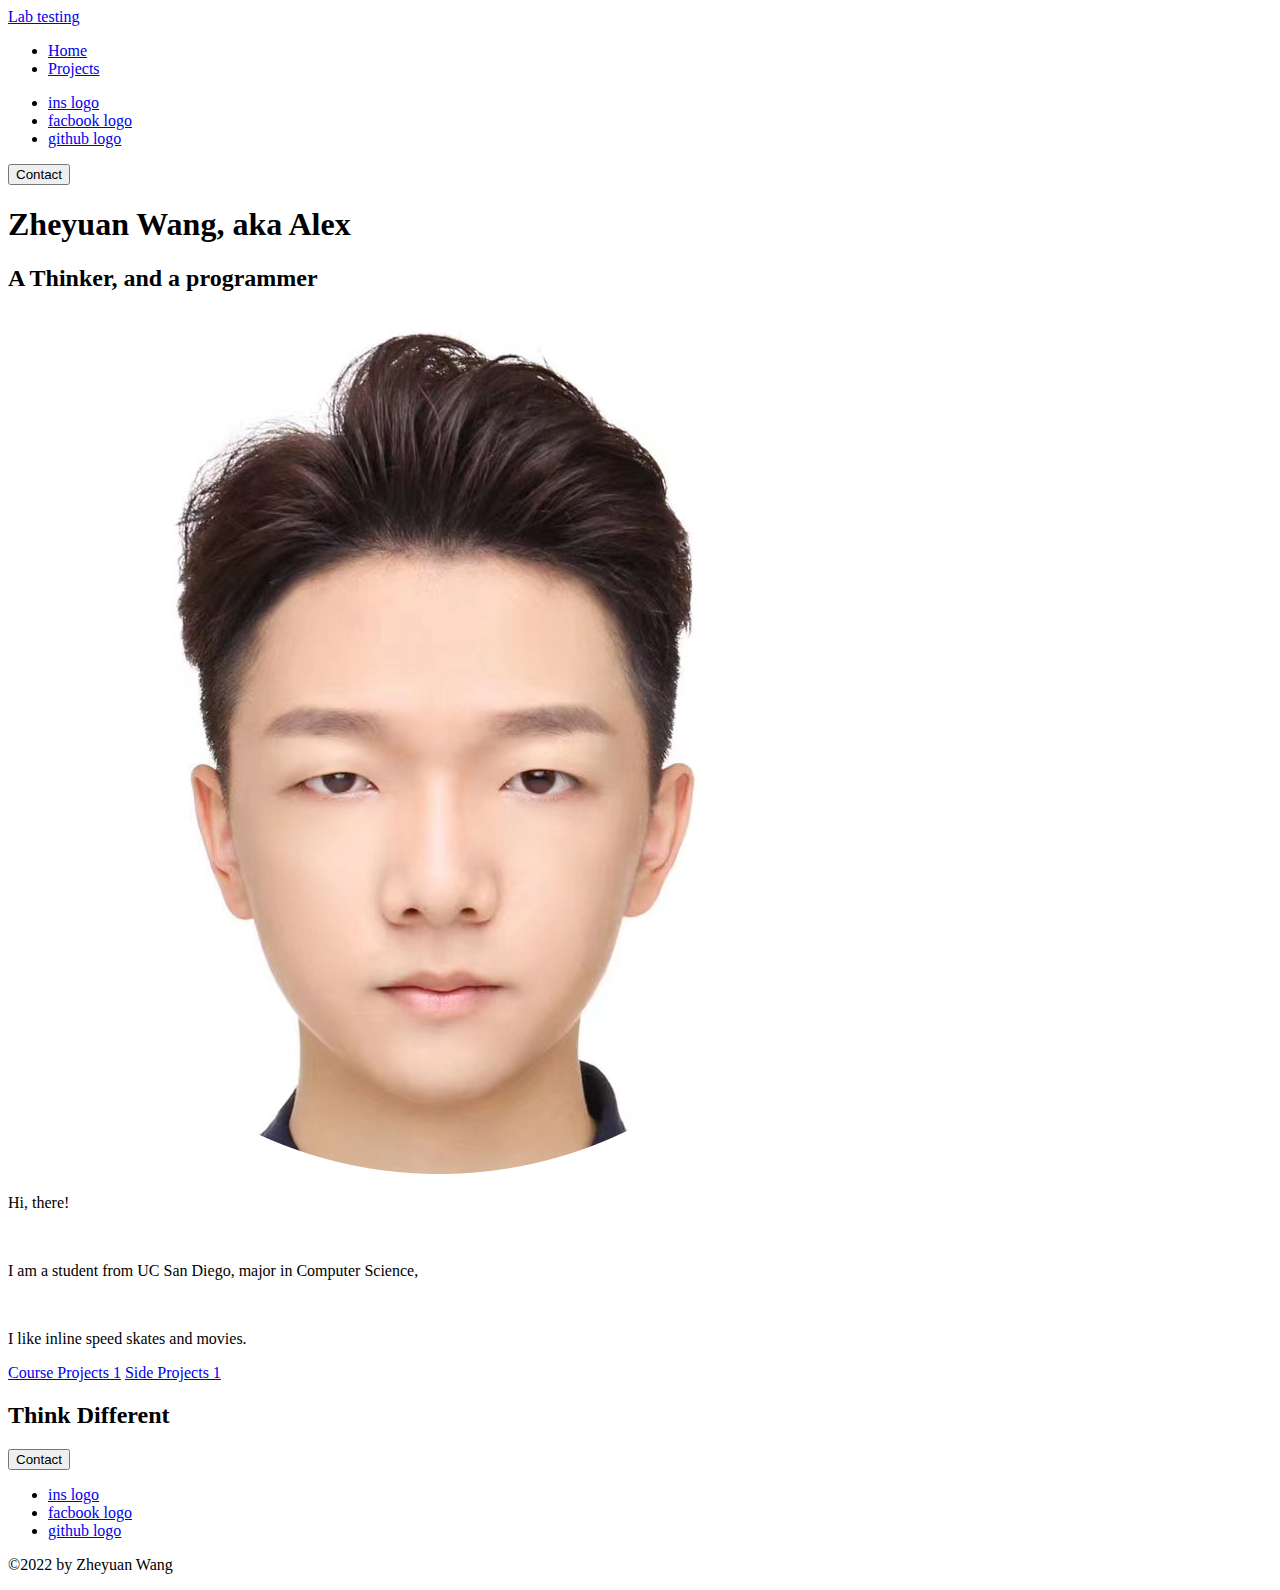
==== index.html @ 357a958a "Add files via upload" ====
<!DOCTYPE html> <!-- doctype let the browser check the html version -->
<html lang="en" dir="auto">  
<!-- root html element, language = English and 
     auto detect the direction of the element's text -->

                
                <!-- Head Part -->
<head>
    <meta charset="UTF-8">  <!-- character encoding is UTF-8 -->
    <title> Alex's Personal Site </title>
    <!-- <script src="https://kit.fontawesome.com/af139f19e8.js" crossorigin="anonymous"></script> -->
    <style>
        
    </style>
</head>

                <!-- Body Part -->
<body>
    <header>

        <!-- labs -->
        <a href="labs.html">Lab testing</a>

        <!-- navbar -->
        <nav>
            <ul>
                <li><a href="index.html">Home</a></li>
                <li><a href="#projects">Projects</a></li>
                
            </ul>
            <ul>
                <!--
                <li><a href="https://www.instagram.com/alexglglgl/">ins logo</a></li>
                <li><a href="https://www.facebook.com/wang.zheyuan.90/">facbook logo</a></li>
                <li><a href="https://github.com/Alex-Wang1">github logo</a></li> -->
                <li><a href="https://www.instagram.com/alexglglgl/">ins logo</a></li>
                <li><a href="https://www.facebook.com/wang.zheyuan.90/">facbook logo</a></li>
                <li><a href="https://github.com/Alex-Wang1">github logo</a></li>
            </ul>

            <!-- contact button -->
            <form action="mailto:zhw058@ucsd.edu">
                <button>
                    Contact
                </button>
            </form>
        </nav>
    </header>

    <main>

        <!-- Profiles -->
        <section id="profiles">
            <h1>Zheyuan Wang, aka Alex</h1>
            <h2>A Thinker, and a programmer</h2>
            <img src="assets/images/Alex.png" alt="picture of Zheyuan Wang">
            <p>Hi, there!</p>
            <br>
            <p>I am a student from UC San Diego, major in Computer Science,</p>
            <br>
            <p>I like inline speed skates and movies.</p>
        </section>

        <!-- Projects -->
        <section id="projects">
            <a href="cp1.html">Course Projects 1</a>
            <a href="sp1.html">Side Projects 1</a>
        </section>

        <!-- end philosophy and contact -->
        <section id="cta">
            <h2>Think Different</h2>
            <form action="mailto:zhw058@ucsd.edu">
                <button>
                    Contact
                </button>
            </form>
        </section>
    </main>

                    <!-- Footer Part -->
    <footer>
        <ul>
            <!--
            <li><a href="https://www.instagram.com/alexglglgl/">ins logo</a></li>
            <li><a href="https://www.facebook.com/wang.zheyuan.90/">facbook logo</a></li>
            <li><a href="https://github.com/Alex-Wang1">github logo</a></li> -->
            <li><a href="https://www.instagram.com/alexglglgl/">ins logo</a></li>
            <li><a href="https://www.facebook.com/wang.zheyuan.90/">facbook logo</a></li>
            <li><a href="https://github.com/Alex-Wang1">github logo</a></li>
        </ul>
        <p>&copy;2022 by Zheyuan Wang</p> 
    </footer>  
</body>
</html>
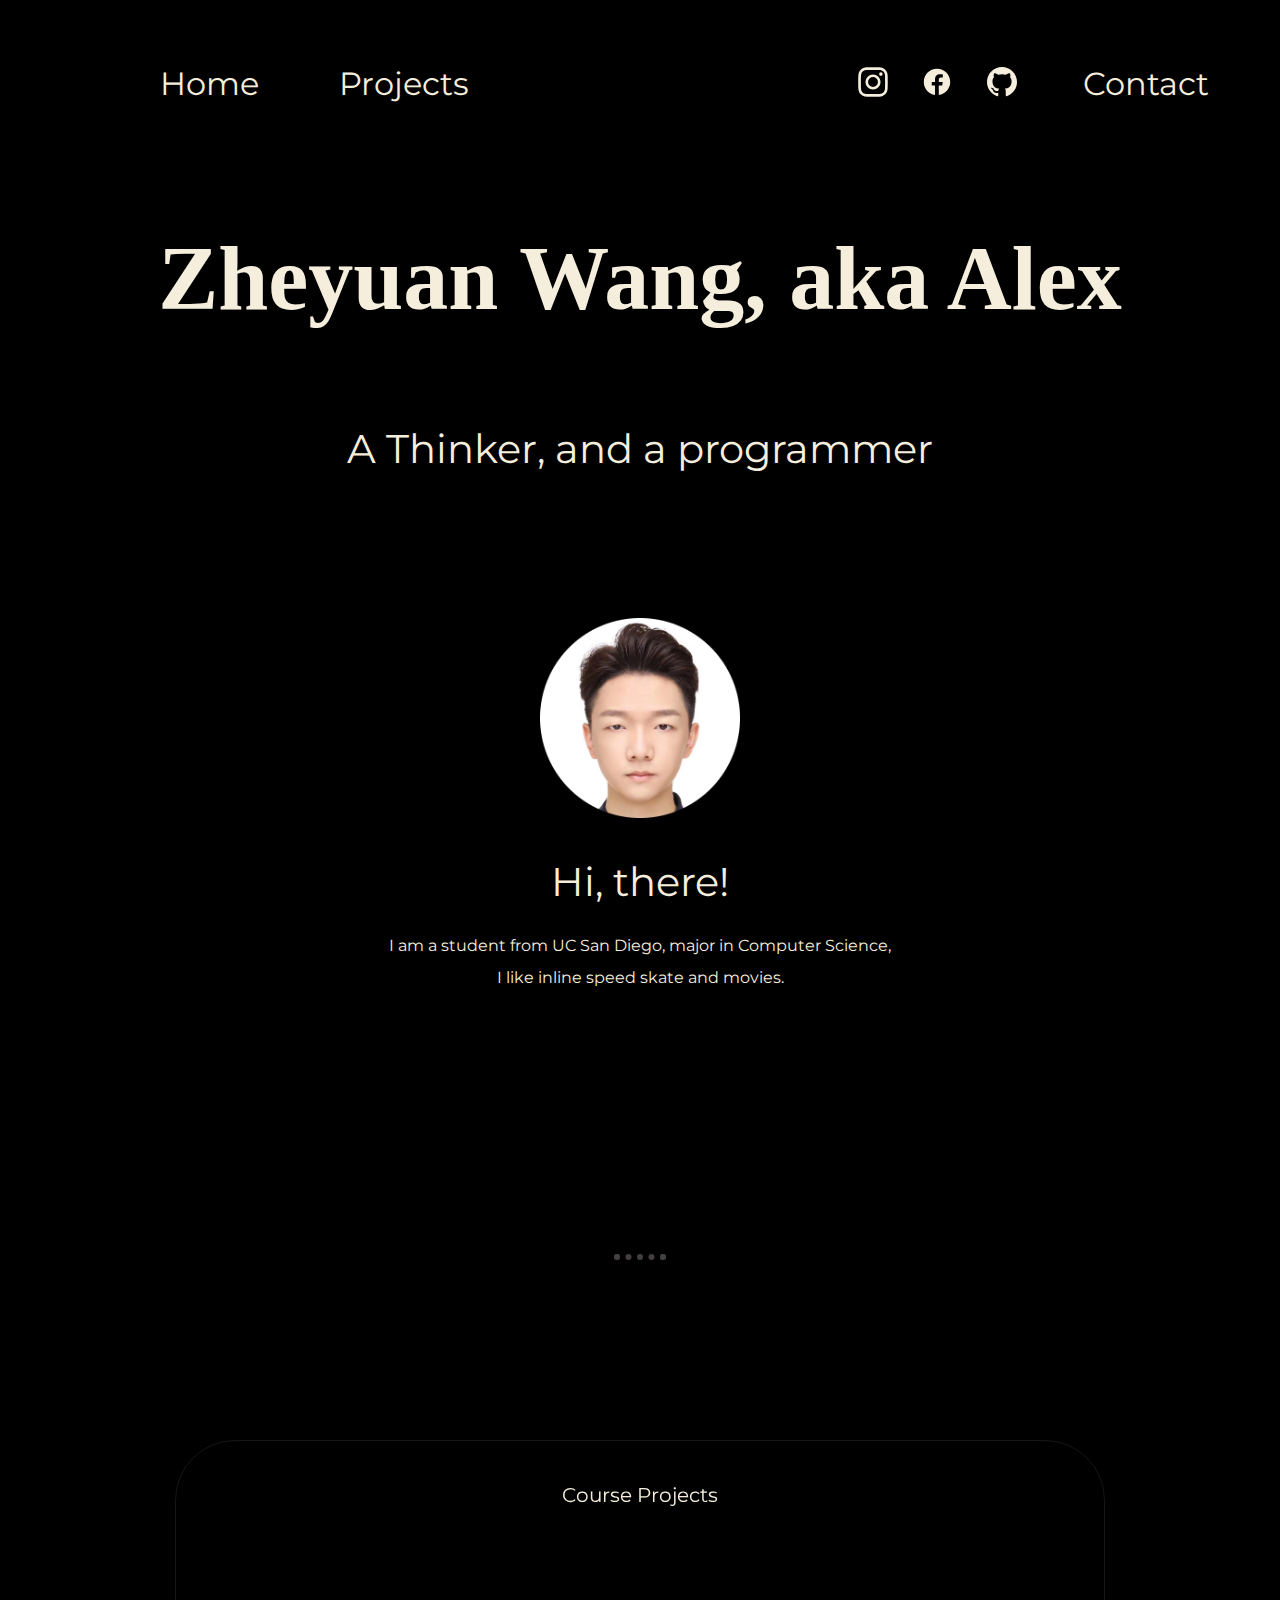
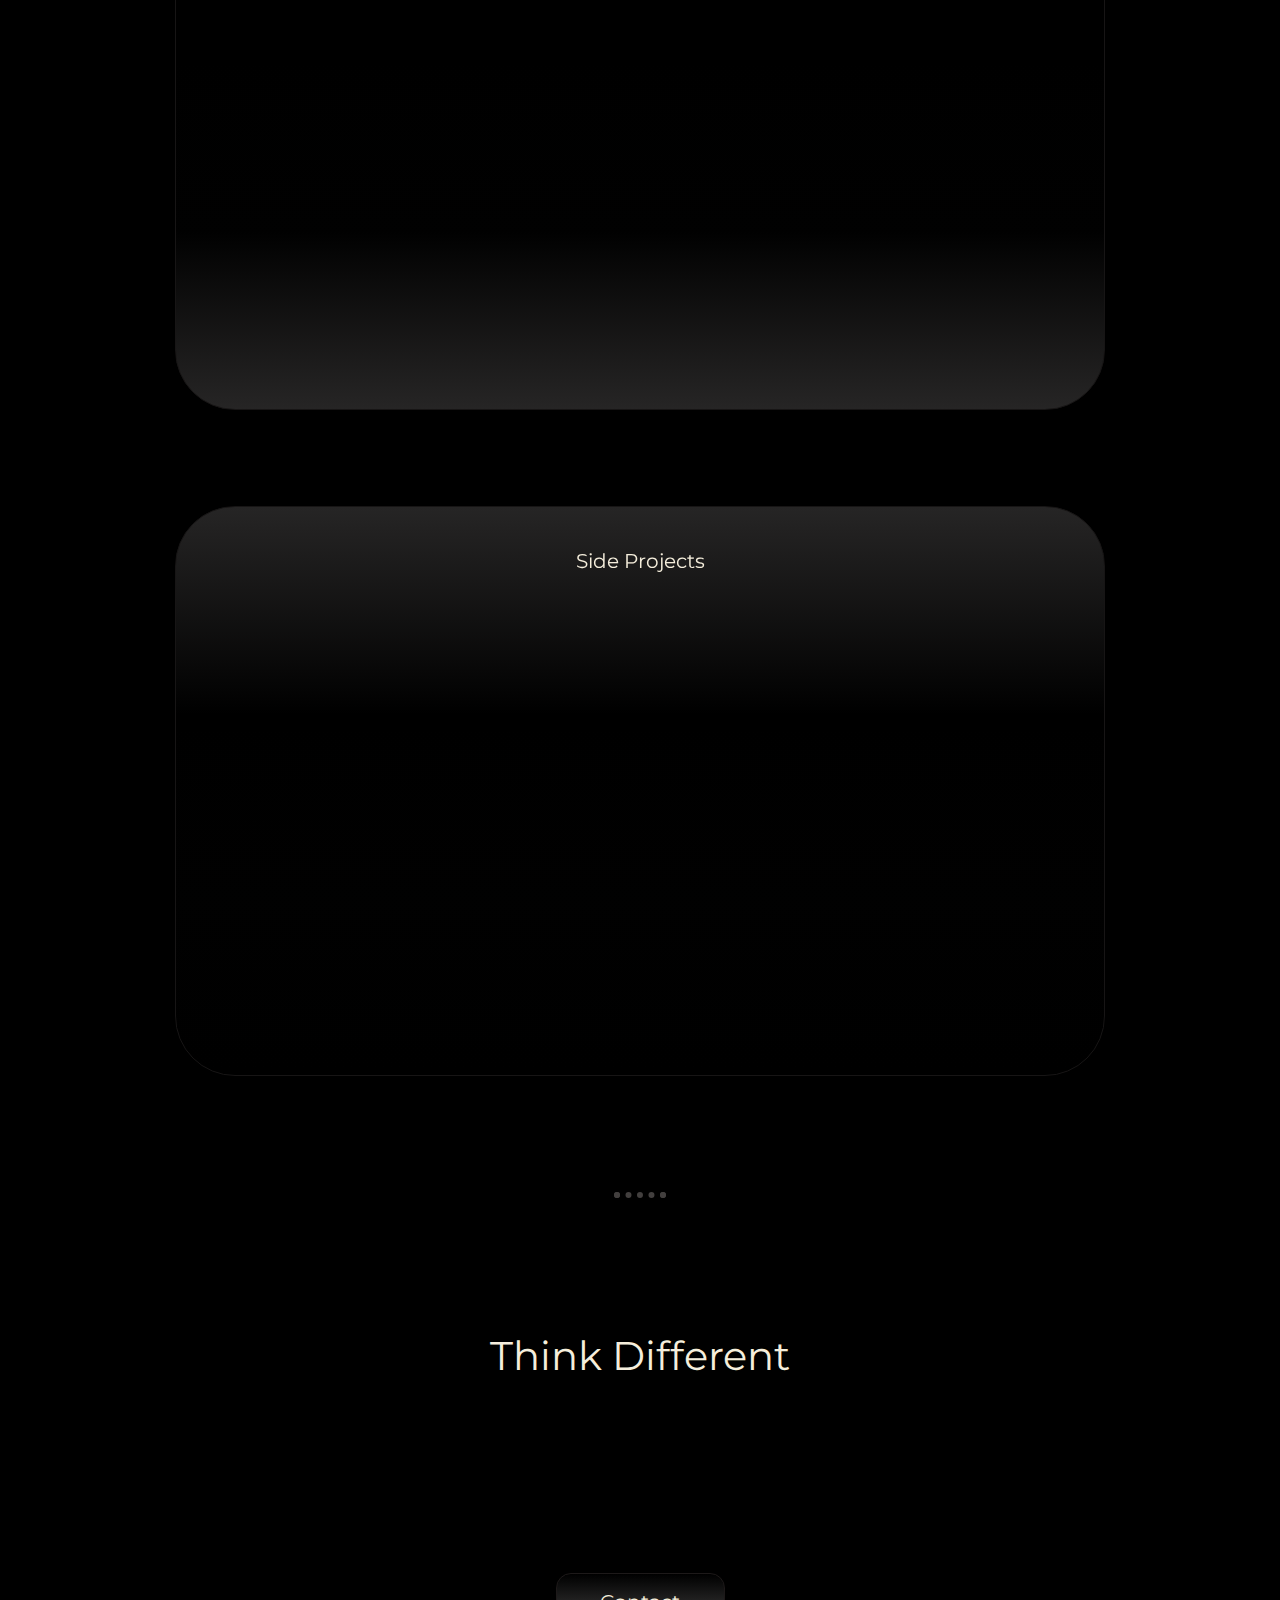
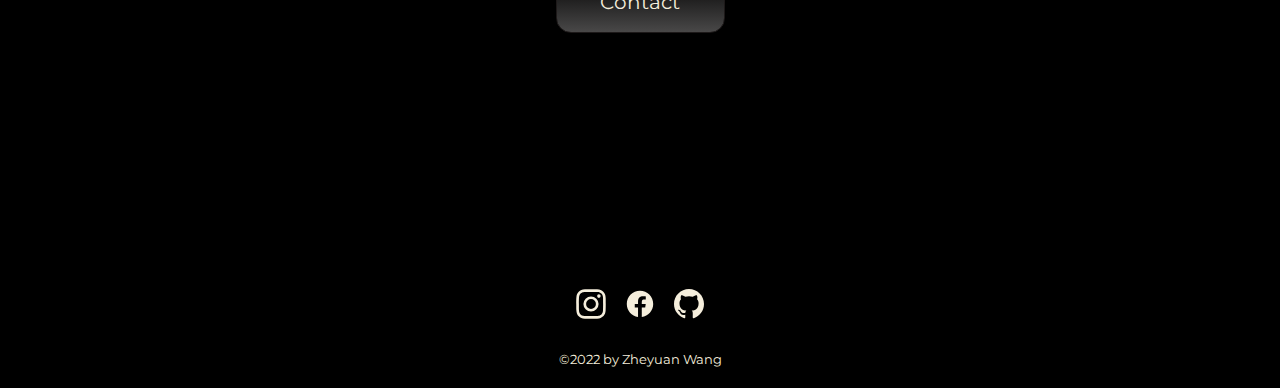
==== commit 60458df9: "apply css to the site" ====
--- a/index.html
+++ b/index.html
@@ -9,9 +9,8 @@
     <meta charset="UTF-8">  <!-- character encoding is UTF-8 -->
     <title> Alex's Personal Site </title>
     <!-- <script src="https://kit.fontawesome.com/af139f19e8.js" crossorigin="anonymous"></script> -->
-    <style>
-        
-    </style>
+    <link rel="stylesheet" href="style.css" media="screen"> <!-- change later for responsive design -->
+    <link href="https://fonts.googleapis.com/css2?family=Merriweather&family=Montserrat&display=swap" rel="stylesheet">
 </head>
 
                 <!-- Body Part -->
@@ -19,31 +18,36 @@
     <header>
 
         <!-- labs -->
-        <a href="labs.html">Lab testing</a>
+        <!-- <a href="labs.html">Lab testing</a> -->
 
         <!-- navbar -->
-        <nav>
-            <ul>
-                <li><a href="index.html">Home</a></li>
-                <li><a href="#projects">Projects</a></li>
-                
-            </ul>
-            <ul>
-                <!--
-                <li><a href="https://www.instagram.com/alexglglgl/">ins logo</a></li>
-                <li><a href="https://www.facebook.com/wang.zheyuan.90/">facbook logo</a></li>
-                <li><a href="https://github.com/Alex-Wang1">github logo</a></li> -->
-                <li><a href="https://www.instagram.com/alexglglgl/">ins logo</a></li>
-                <li><a href="https://www.facebook.com/wang.zheyuan.90/">facbook logo</a></li>
-                <li><a href="https://github.com/Alex-Wang1">github logo</a></li>
+        <nav id="navbar">
+            <ul id="content">
+                <li id="home"><a href="index.html">Home</a></li>
+                <li id="project"><a href="#projects">Projects</a></li>
             </ul>
 
-            <!-- contact button -->
-            <form action="mailto:zhw058@ucsd.edu">
-                <button>
-                    Contact
-                </button>
-            </form>
+            <div id="socialIconAndContact">
+                <ul id="iconBar">
+                    <li class="h-icon">
+                      <a href="https://www.instagram.com/alexglglgl/">
+                           <img id="ins" src="assets/images/instagram.svg" alt="instagram svg logo"> 
+                      </a>
+                    </li>
+                    <li class="h-icon">
+                      <a href="https://www.facebook.com/wang.zheyuan.90/">
+                        <img src="assets/images/facebook.svg" alt="facebook svg logo">
+                      </a>
+                     </li>
+                     <li class="h-icon">
+                         <a href="https://github.com/Alex-Wang1">
+                             <img src="assets/images/github.svg" alt="github svg logo">
+                         </a>
+                     </li>
+                </ul>
+                <!-- contact button -->
+                <a id="header-contact" href="contact.html"><span>Contact</span></a>     
+            </div>
         </nav>
     </header>
 
@@ -52,44 +56,58 @@
         <!-- Profiles -->
         <section id="profiles">
             <h1>Zheyuan Wang, aka Alex</h1>
-            <h2>A Thinker, and a programmer</h2>
-            <img src="assets/images/Alex.png" alt="picture of Zheyuan Wang">
-            <p>Hi, there!</p>
-            <br>
-            <p>I am a student from UC San Diego, major in Computer Science,</p>
-            <br>
-            <p>I like inline speed skates and movies.</p>
+            <h2 class="h2">A Thinker, and a programmer</h2>
+            <img id="avatar" src="assets/images/Alex.png" alt="picture of Zheyuan Wang">
+            <p id="selfIntro">
+                <span class="h2" >Hi, there!</span> 
+                <br>
+                I am a student from UC San Diego, major in Computer Science,
+                <br>
+                I like inline speed skate and movies.
+            </p>
         </section>
+
+        <hr>
 
         <!-- Projects -->
         <section id="projects">
-            <a href="cp1.html">Course Projects 1</a>
-            <a href="sp1.html">Side Projects 1</a>
+            <ul id="course-project">
+                <li id="c1"><a href="cp1.html">Course Projects</a></li>
+            </ul>
+            <ul id="side-project">
+                <li id="s1"><a href="sp1.html">Side Projects</a></li>
+            </ul>
         </section>
+
+        <hr>
 
         <!-- end philosophy and contact -->
         <section id="cta">
-            <h2>Think Different</h2>
-            <form action="mailto:zhw058@ucsd.edu">
-                <button>
-                    Contact
-                </button>
-            </form>
+            <h2 class="h2">Think Different</h2>
+            <a id="footer-contact" href="contact.html"><span>Contact</span></a>
         </section>
     </main>
 
                     <!-- Footer Part -->
-    <footer>
-        <ul>
-            <!--
-            <li><a href="https://www.instagram.com/alexglglgl/">ins logo</a></li>
-            <li><a href="https://www.facebook.com/wang.zheyuan.90/">facbook logo</a></li>
-            <li><a href="https://github.com/Alex-Wang1">github logo</a></li> -->
-            <li><a href="https://www.instagram.com/alexglglgl/">ins logo</a></li>
-            <li><a href="https://www.facebook.com/wang.zheyuan.90/">facbook logo</a></li>
-            <li><a href="https://github.com/Alex-Wang1">github logo</a></li>
+    <footer id="foot">
+        <ul id="foot-socialIcons">
+            <li>
+                <a href="https://www.instagram.com/alexglglgl/">
+                    <img src="assets/images/instagram.svg" alt="instagram svg logo">
+                </a>
+            </li>
+            <li>
+                <a href="https://www.facebook.com/wang.zheyuan.90/">
+                    <img src="assets/images/facebook.svg" alt="facebook svg logo">
+                </a>
+            </li>
+            <li>
+                <a href="https://github.com/Alex-Wang1">
+                    <img src="assets/images/github.svg" alt="github svg logo">
+                </a>
+            </li>
         </ul>
-        <p>&copy;2022 by Zheyuan Wang</p> 
+        <p id="legal">&copy;2022 by Zheyuan Wang</p> 
     </footer>  
 </body>
 </html>--- a/style.css
+++ b/style.css
@@ -0,0 +1,204 @@
+
+html {
+    scroll-behavior: smooth;
+}
+
+body {
+    background: black;
+}
+
+a {
+    transition: all 1s ease-out;
+}
+
+a:link, a:visited {
+    color: #F5EEDC;
+    text-decoration: none;
+}
+
+a:hover {
+    color: #F5EEDC;
+    text-decoration: underline;
+    text-decoration-thickness: 0.17rem;
+}
+
+/* navigation bar */
+/* bar */
+nav#navbar {
+    /* use grid to layout */
+    display: flex;
+    margin: 2rem;
+
+    color: #F5EEDC;
+    font-family: 'Montserrat', sans-serif;
+    justify-content: space-between;
+    text-align: center;
+}
+
+/* home and projects button */
+#content {
+    display: flex;
+    list-style: none;
+    font-size: 2rem;
+}
+
+#home {
+    margin-left: 5rem;
+}
+
+#project {
+    margin-left: 5rem;
+}
+
+/* social icons */
+nav > div > ul#iconBar {
+    display: flex;
+    list-style: none;
+    justify-content: space-evenly;
+    width: 38%;
+    margin-left: 7rem;
+}
+nav > div#socialIconAndContact {
+    display: flex;
+    align-items: center;
+    justify-content: space-evenly;
+    width: 50%;
+}
+
+/* header contact button */
+#header-contact  {
+    font-size: 2rem;
+}
+
+/* body content */
+/* profiles */
+#profiles {
+    color: #F5EEDC;
+    font-family: 'Montserrat', sans-serif;
+    display: flex;
+    flex-direction: column;
+    align-items: center;
+    text-align: center;
+}
+
+#avatar {
+    margin-top: 7rem;
+    width: 12.5rem;
+    height: 12.5rem;
+}
+
+section#profiles > h1 {
+    font-size: 5.625rem;
+    font-family: cursive;
+}
+
+.h2 {
+    font-size: 2.5rem;
+    font-weight: normal;
+}
+
+#selfIntro {
+    display: flex;
+    flex-direction: column;
+    margin-bottom: 10rem;
+    line-height: 2rem;
+    margin-top: 3rem;
+}
+
+/* special horizontal rule */
+hr {
+    width: 2.5rem;
+    border: dotted #423F3E 0.375rem;
+    border-bottom: none;
+    margin: 6.25rem auto;
+}
+
+/* projects */
+main > section#projects {
+    color: #F5EEDC;
+    font-family: 'Montserrat', sans-serif;
+    display: flex;
+    flex-direction: column;
+    justify-content: center;
+    align-items: center;
+    text-align: center;
+}
+
+main > section#projects ul {
+    list-style: none;
+}
+
+main > section > ul#course-project {
+    width: 58rem;
+    height: 35.5rem;
+    background: linear-gradient(180deg, #000000 0.01%, rgba(47, 46, 46, 0) 36.46%, rgba(47, 46, 46, 0.0208333) 68.75%, #262525 100%);
+    border-radius: 3.75rem;
+    border: 1px solid #171515;
+    filter: drop-shadow(0px 4px 4px rgba(0, 0, 0, 0.25));
+    margin-top: 5rem;
+    padding-left: 0;
+}
+
+main > section#projects li {
+    font-size: 1.25rem;
+    height: 25.5rem;
+    margin-top: 2.625rem;
+}
+
+main > section > ul#side-project {
+    width: 58rem;
+    height: 35.5rem;
+    background: linear-gradient(180deg, #262525 0%, rgba(47, 46, 46, 0) 36.46%, rgba(47, 46, 46, 0.0208333) 68.75%, #000000 100%);
+    border: 1px solid #171515;
+    filter: drop-shadow(0px 4px 4px rgba(0, 0, 0, 0.25));
+    border-radius: 3.75rem;
+    margin-top: 5rem;
+    padding-left: 0;
+}
+
+/* end philosophy and contact */
+main > section#cta {
+    color: #F5EEDC;
+    font-family: 'Montserrat', sans-serif;
+    display: flex;
+    flex-direction: column;
+    align-items: center;
+    text-align: center;
+}
+
+main > section#cta > a#footer-contact {
+    width: 10.4375rem;
+    height: 3.625rem;
+    background: linear-gradient(180deg, rgba(22, 22, 22, 0) 0%, #494848 100%);
+    border: 0.0625rem solid #1D1919;
+    border-radius: 0.9375rem;
+    margin-top: 10rem;
+}
+
+main > section#cta > a#footer-contact span {
+    font-size: 1.25rem;
+    position: relative;
+    top: 1rem;
+}
+
+/* footer */
+footer#foot {
+    color: #F5EEDC;
+    font-family: 'Montserrat', sans-serif;
+    display: flex;
+    flex-direction: column;
+    align-items: center;
+    margin-top: 15rem;
+}
+
+footer#foot > ul#foot-socialIcons {
+    display: flex;
+    list-style: none;
+    padding-left: 0;
+    justify-content: space-evenly;
+    width: 13%;
+}
+
+#legal {
+    font-size: 0.8rem;
+}
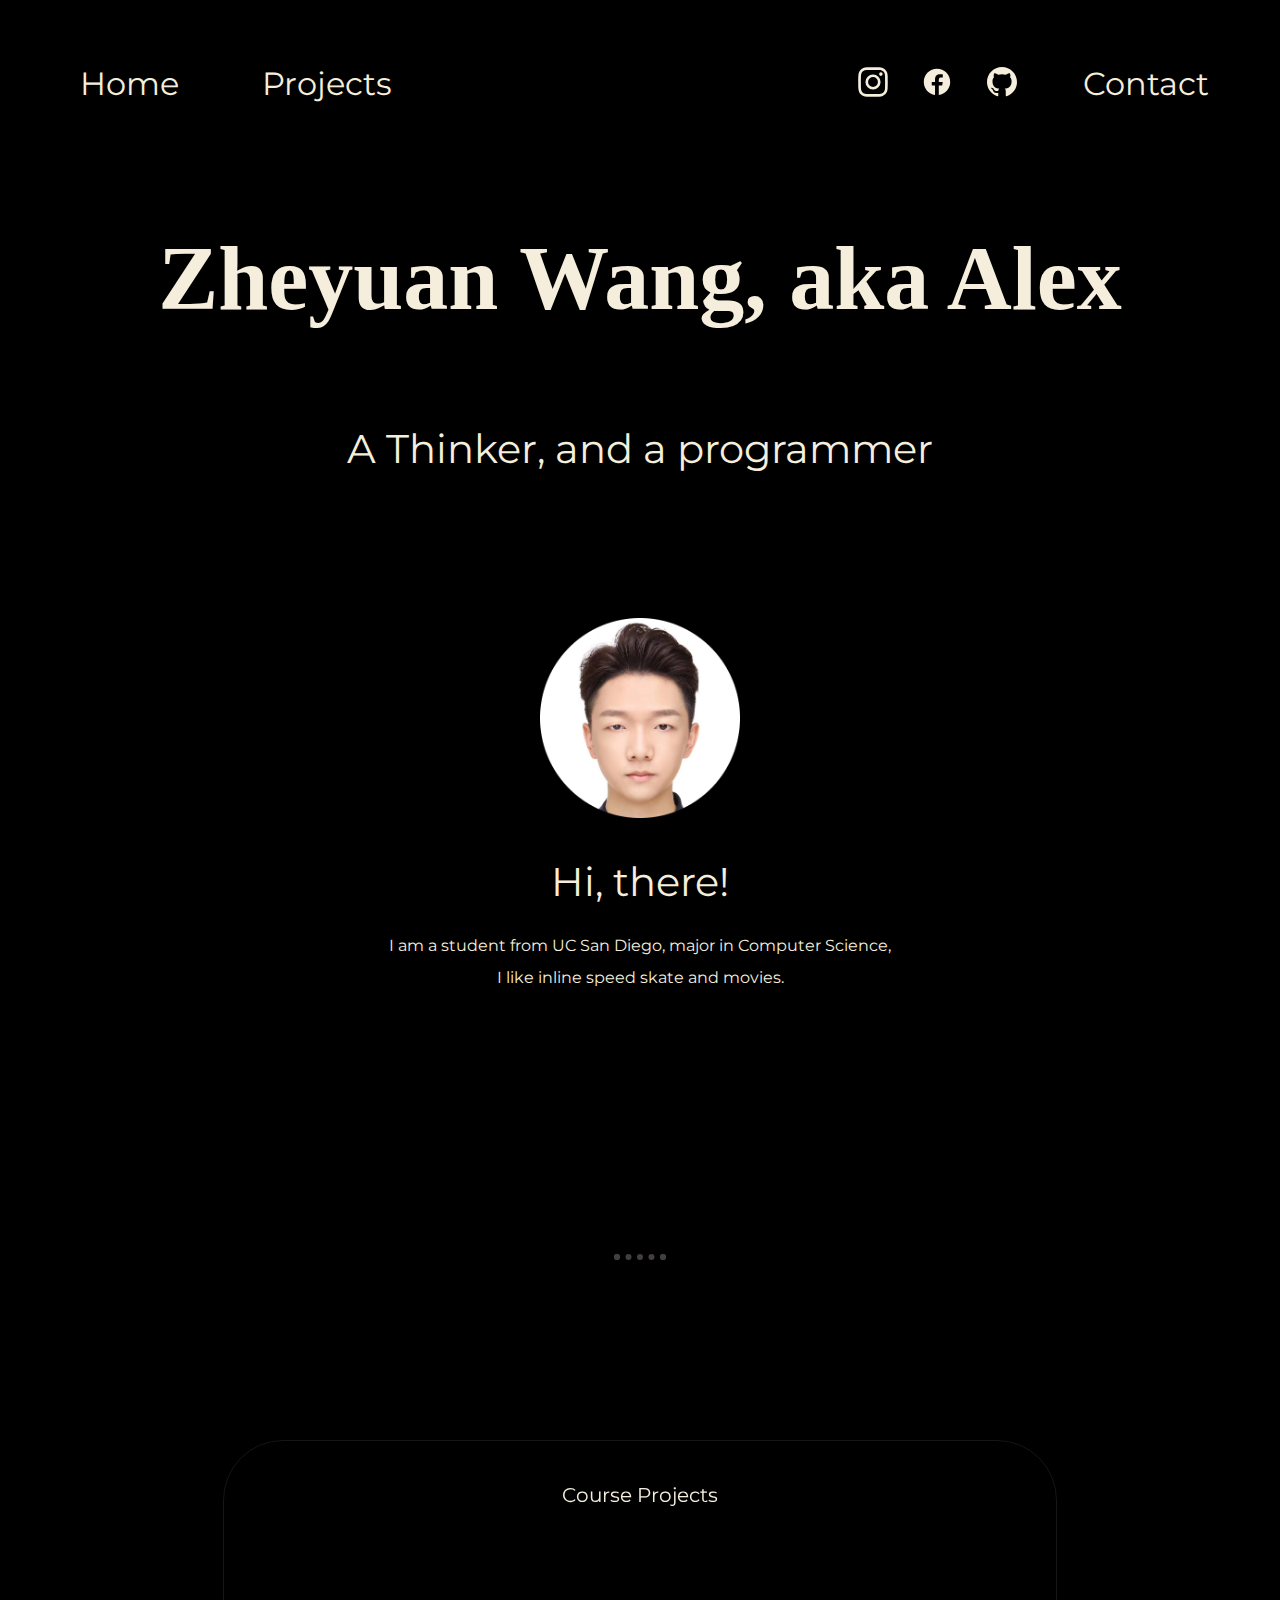
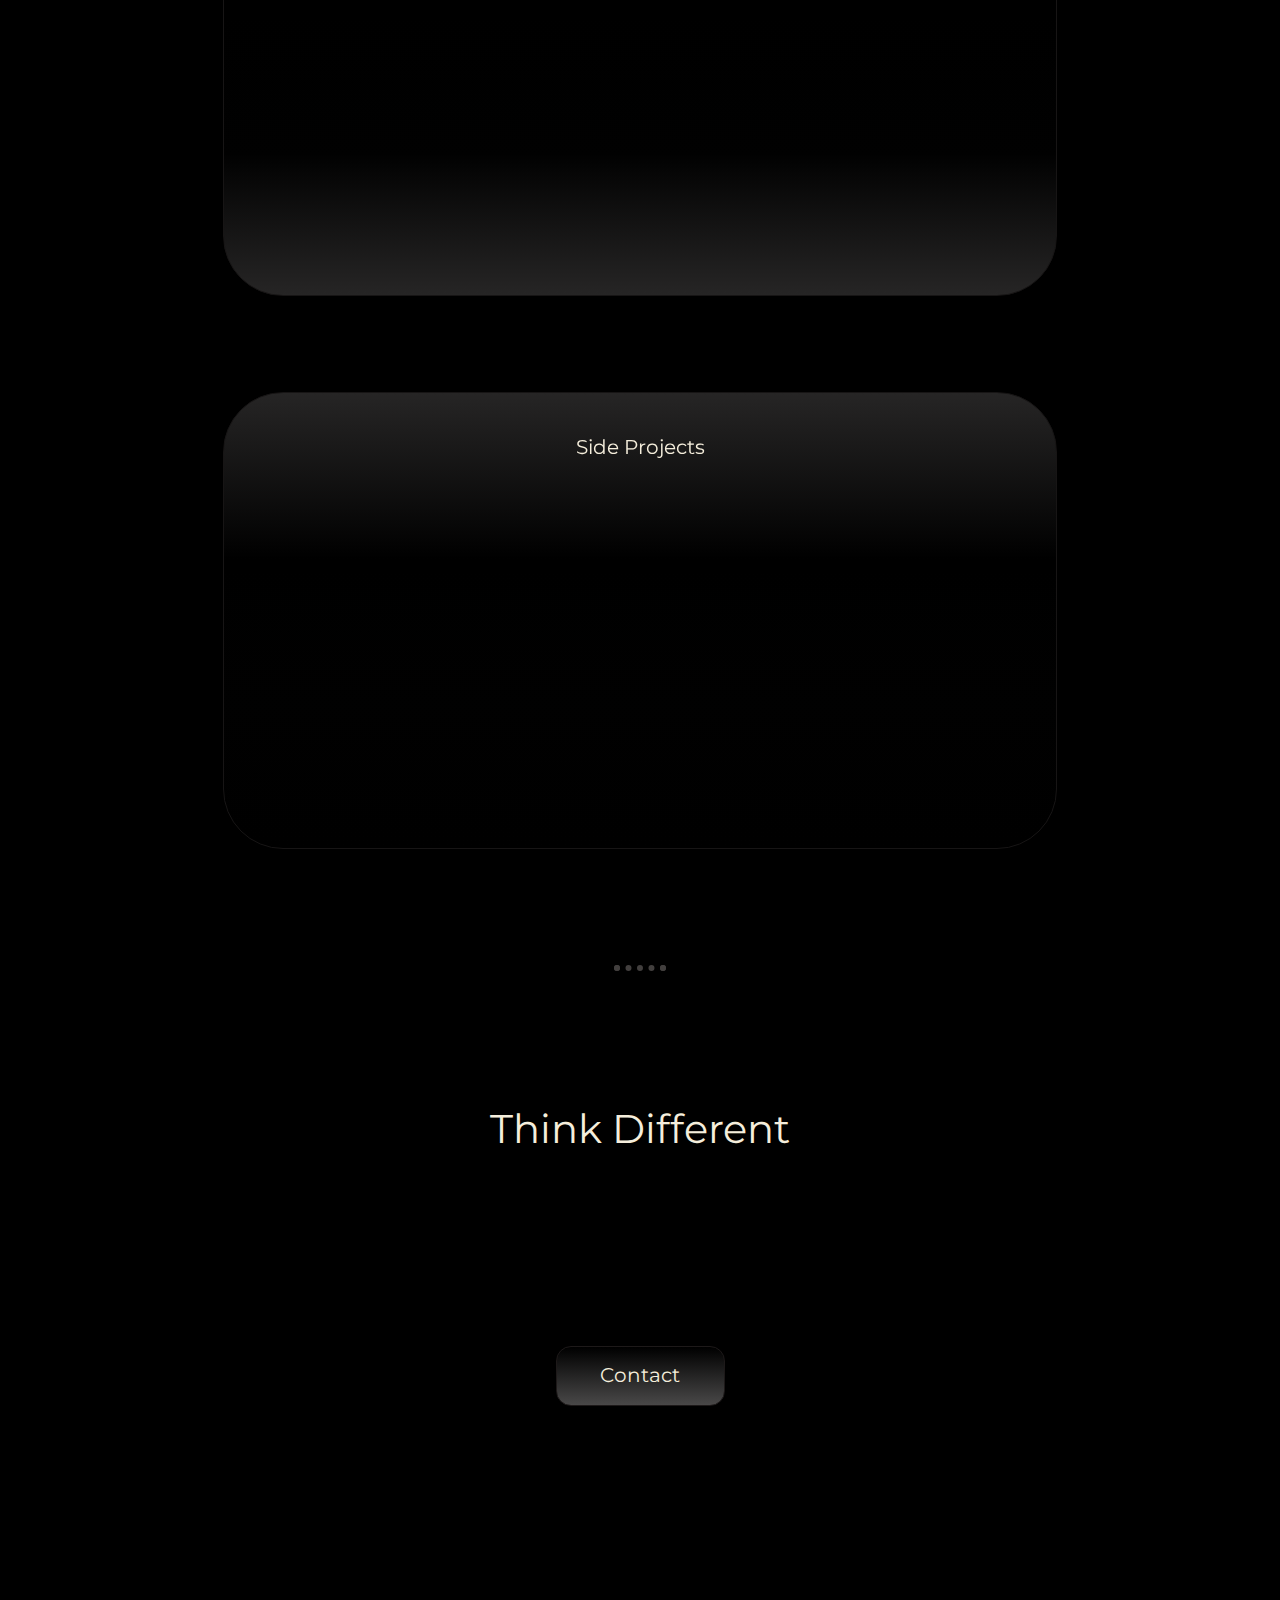
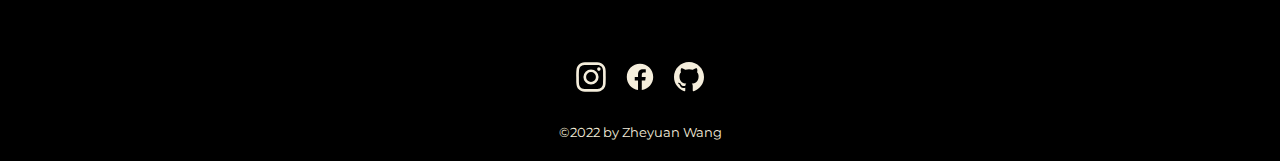
==== commit c6bc42f0: "modified css and fill content in other .html pages" ====
--- a/index.html
+++ b/index.html
@@ -8,7 +8,6 @@
 <head>
     <meta charset="UTF-8">  <!-- character encoding is UTF-8 -->
     <title> Alex's Personal Site </title>
-    <!-- <script src="https://kit.fontawesome.com/af139f19e8.js" crossorigin="anonymous"></script> -->
     <link rel="stylesheet" href="style.css" media="screen"> <!-- change later for responsive design -->
     <link href="https://fonts.googleapis.com/css2?family=Merriweather&family=Montserrat&display=swap" rel="stylesheet">
 </head>
@@ -16,10 +15,6 @@
                 <!-- Body Part -->
 <body>
     <header>
-
-        <!-- labs -->
-        <!-- <a href="labs.html">Lab testing</a> -->
-
         <!-- navbar -->
         <nav id="navbar">
             <ul id="content">
--- a/style.css
+++ b/style.css
@@ -1,10 +1,16 @@
+:root {
+    --color-default: black;
+    --color-main: #F5EEDC;
+}
 
 html {
     scroll-behavior: smooth;
+    font-family: 'Montserrat',sans-serif;
 }
 
 body {
-    background: black;
+    background: var(--color-default);
+    color: var(--color-main);
 }
 
 a {
@@ -23,46 +29,41 @@
 }
 
 /* navigation bar */
-/* bar */
 nav#navbar {
-    /* use grid to layout */
-    display: flex;
+    /* use flexbox to layout */
+    display: flex;
+    justify-content: space-between;
+    text-align: center;
     margin: 2rem;
-
-    color: #F5EEDC;
-    font-family: 'Montserrat', sans-serif;
-    justify-content: space-between;
-    text-align: center;
 }
 
 /* home and projects button */
 #content {
     display: flex;
+    justify-content: space-between;
     list-style: none;
     font-size: 2rem;
-}
-
-#home {
-    margin-left: 5rem;
+    width: 20%;
 }
 
 #project {
-    margin-left: 5rem;
+    margin-left: 6.5vw;
 }
 
 /* social icons */
-nav > div > ul#iconBar {
-    display: flex;
-    list-style: none;
+#iconBar {
+    display: flex;
     justify-content: space-evenly;
+    list-style: none;
     width: 38%;
     margin-left: 7rem;
 }
-nav > div#socialIconAndContact {
+#socialIconAndContact {
     display: flex;
     align-items: center;
     justify-content: space-evenly;
     width: 50%;
+    min-width: 500px;
 }
 
 /* header contact button */
@@ -70,11 +71,18 @@
     font-size: 2rem;
 }
 
+@media screen and (max-width: 390px) {
+    #home {
+        margin-left: 0;
+    }
+    #iconBar {
+        margin-left: 0;
+    }
+}
+
 /* body content */
 /* profiles */
 #profiles {
-    color: #F5EEDC;
-    font-family: 'Montserrat', sans-serif;
     display: flex;
     flex-direction: column;
     align-items: center;
@@ -87,7 +95,7 @@
     height: 12.5rem;
 }
 
-section#profiles > h1 {
+h1 {
     font-size: 5.625rem;
     font-family: cursive;
 }
@@ -114,9 +122,7 @@
 }
 
 /* projects */
-main > section#projects {
-    color: #F5EEDC;
-    font-family: 'Montserrat', sans-serif;
+#projects {
     display: flex;
     flex-direction: column;
     justify-content: center;
@@ -124,13 +130,13 @@
     text-align: center;
 }
 
-main > section#projects ul {
-    list-style: none;
-}
-
-main > section > ul#course-project {
-    width: 58rem;
-    height: 35.5rem;
+#projects ul {
+    list-style: none;
+}
+
+#course-project {
+    width: 65vw;
+    height: 35.5vw;
     background: linear-gradient(180deg, #000000 0.01%, rgba(47, 46, 46, 0) 36.46%, rgba(47, 46, 46, 0.0208333) 68.75%, #262525 100%);
     border-radius: 3.75rem;
     border: 1px solid #171515;
@@ -139,15 +145,15 @@
     padding-left: 0;
 }
 
-main > section#projects li {
+#projects li {
     font-size: 1.25rem;
     height: 25.5rem;
     margin-top: 2.625rem;
 }
 
-main > section > ul#side-project {
-    width: 58rem;
-    height: 35.5rem;
+#side-project {
+    width: 65vw;
+    height: 35.5vw;
     background: linear-gradient(180deg, #262525 0%, rgba(47, 46, 46, 0) 36.46%, rgba(47, 46, 46, 0.0208333) 68.75%, #000000 100%);
     border: 1px solid #171515;
     filter: drop-shadow(0px 4px 4px rgba(0, 0, 0, 0.25));
@@ -157,16 +163,14 @@
 }
 
 /* end philosophy and contact */
-main > section#cta {
-    color: #F5EEDC;
-    font-family: 'Montserrat', sans-serif;
-    display: flex;
-    flex-direction: column;
-    align-items: center;
-    text-align: center;
-}
-
-main > section#cta > a#footer-contact {
+#cta {
+    display: flex;
+    flex-direction: column;
+    align-items: center;
+    text-align: center;
+}
+
+#footer-contact {
     width: 10.4375rem;
     height: 3.625rem;
     background: linear-gradient(180deg, rgba(22, 22, 22, 0) 0%, #494848 100%);
@@ -175,23 +179,21 @@
     margin-top: 10rem;
 }
 
-main > section#cta > a#footer-contact span {
+#footer-contact span {
     font-size: 1.25rem;
     position: relative;
     top: 1rem;
 }
 
 /* footer */
-footer#foot {
-    color: #F5EEDC;
-    font-family: 'Montserrat', sans-serif;
+#foot {
     display: flex;
     flex-direction: column;
     align-items: center;
     margin-top: 15rem;
 }
 
-footer#foot > ul#foot-socialIcons {
+#foot-socialIcons {
     display: flex;
     list-style: none;
     padding-left: 0;
@@ -202,3 +204,5 @@
 #legal {
     font-size: 0.8rem;
 }
+
+
